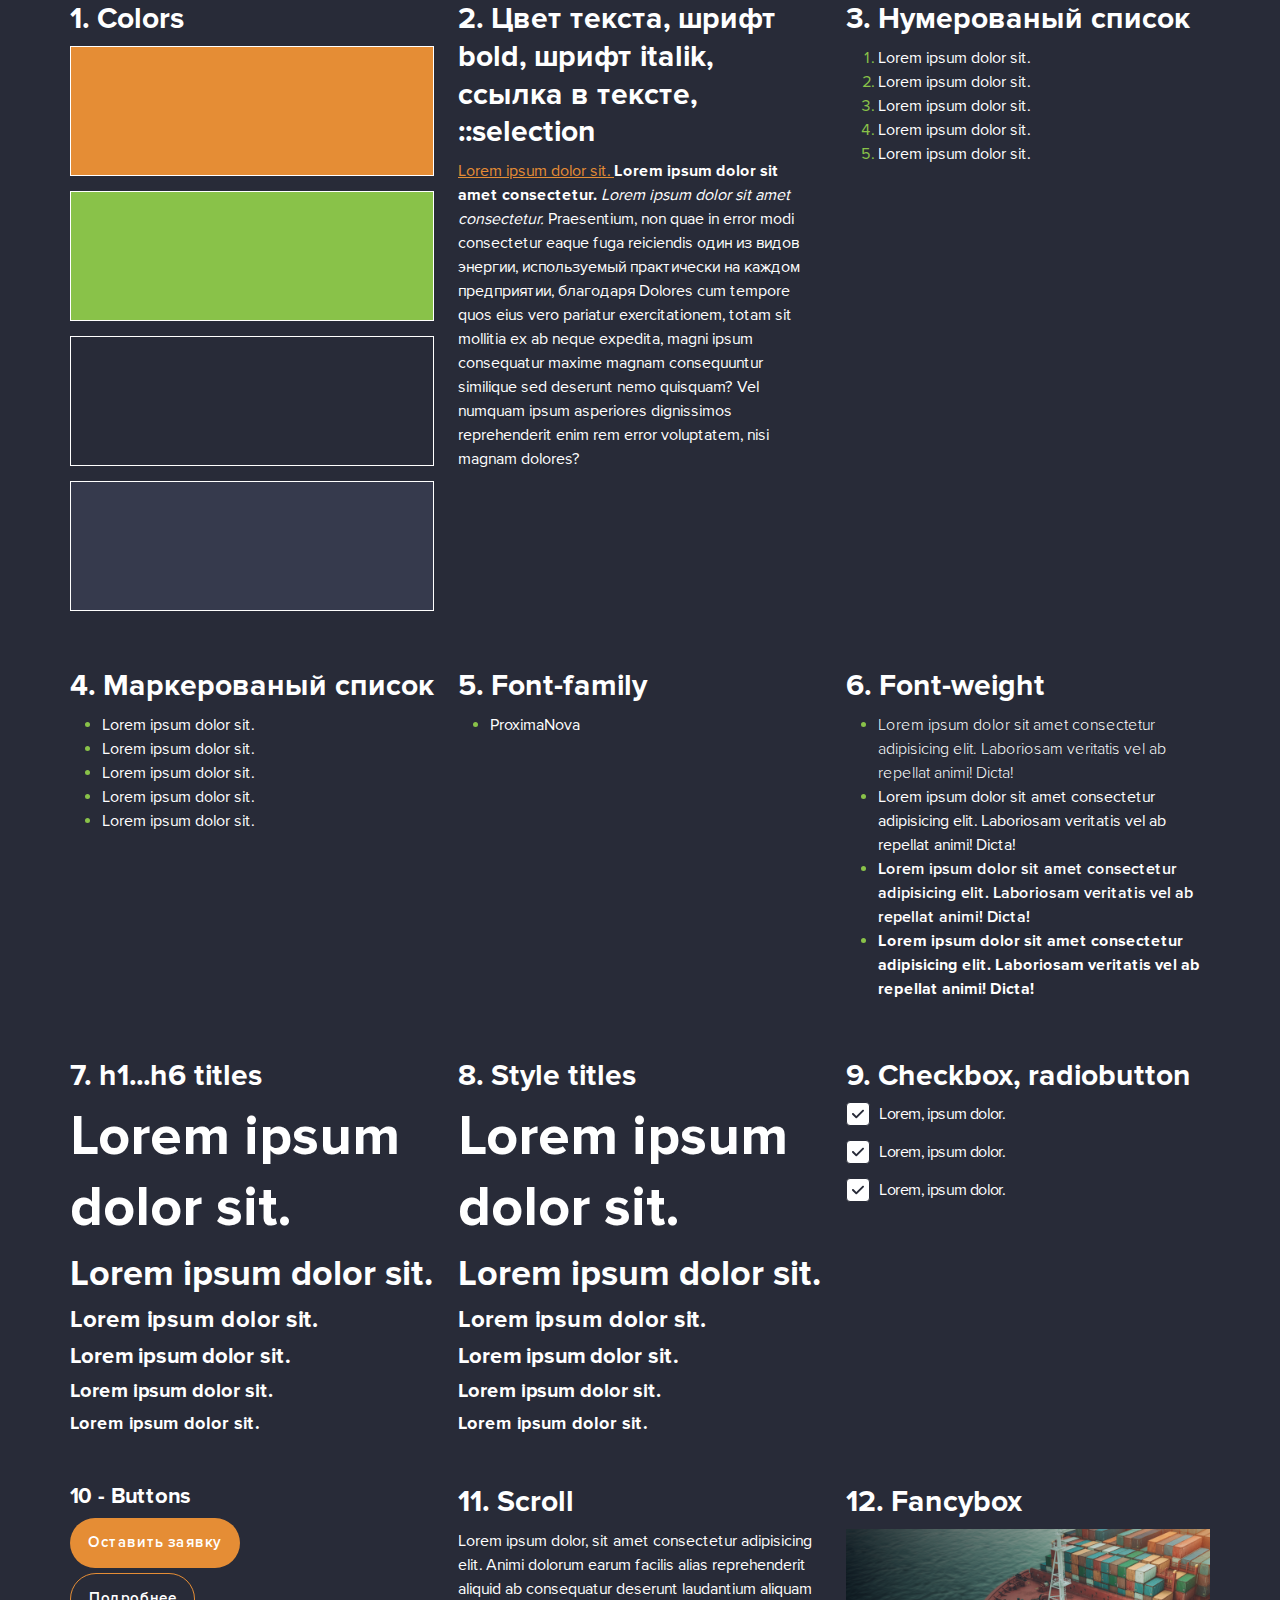
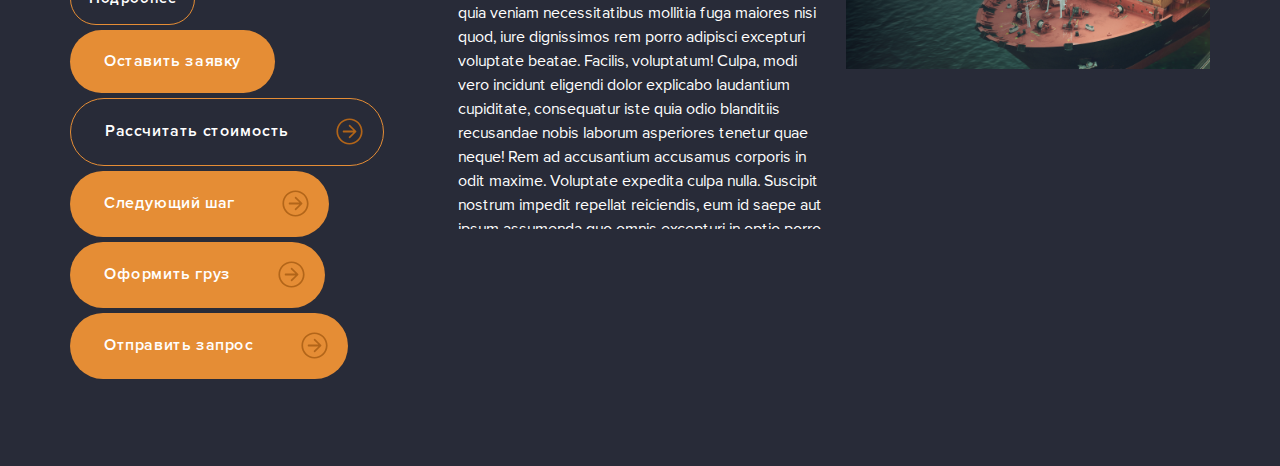
==== markap.html @ ac983847 "Added files for lesson 27" ====
<!DOCTYPE html>
<html lang="ru">

<head>
    <meta charset="UTF-8" />
    <meta name="theme-color" content="#363A4D" />
    <meta name="viewport" content="width=device-width,initial-scale=1,user-scalable=no" />
    <title>MasterTao</title>
    <link rel="stylesheet" type="text/css" href="assets/css/bootstrap.min.css" />
    <link rel="stylesheet" type="text/css" href="assets/css/slick.css" />
    <link rel="stylesheet" type="text/css" href="assets/css/jquery.fancybox.min.css" />
    <link rel="stylesheet" type="text/css" href="style.css" />
    <link rel="icon" href="assets/img/favicon.svg" />
</head>

<body>

    <body>
        <main class="wrapper">
            <div class="container">
                <div class="row">
                    <div class="col-md-4">
                        <div class="markap__colors-box">
                            <h4 class="markap-title">1. Colors</h4>
                            <ul class="colors-ul">
                                <li class="color-item color-item-1"></li>
                                <li class="color-item color-item-2"></li>
                                <li class="color-item color-item-3"></li>
                                <li class="color-item color-item-4"></li>
                            </ul>
                        </div>
                    </div>
                    <div class="col-md-4">
                        <div class="markap__text-box">
                            <h4 class="markap-title">
							2. Цвет текста, шрифт bold, шрифт italik, ссылка в тексте,
							::selection
						</h4>
                            <p>
                                <a href="#">Lorem ipsum dolor sit. </a><b>Lorem ipsum dolor sit amet consectetur. </b><i>Lorem ipsum dolor sit amet consectetur.</i> Praesentium, non
                                quae in error modi consectetur eaque fuga reiciendis один из видов
                                энергии, используемый практически на каждом предприятии, благодаря
                                Dolores cum tempore quos eius vero pariatur exercitationem, totam
                                sit mollitia ex ab neque expedita, magni ipsum consequatur maxime
                                magnam consequuntur similique sed deserunt nemo quisquam? Vel
                                numquam ipsum asperiores dignissimos reprehenderit enim rem error
                                voluptatem, nisi magnam dolores?
                            </p>
                        </div>
                    </div>
                    <div class="col-md-4">
                        <div class="markap__ol">
                            <h4 class="markap-title">3. Нумерованый список</h4>
                            <ol>
                                <li>Lorem ipsum dolor sit.</li>
                                <li>Lorem ipsum dolor sit.</li>
                                <li>Lorem ipsum dolor sit.</li>
                                <li>Lorem ipsum dolor sit.</li>
                                <li>Lorem ipsum dolor sit.</li>
                            </ol>
                        </div>
                    </div>
                    <div class="col-md-4">
                        <div class="markap__ul">
                            <h4 class="markap-title">4. Маркерованый список</h4>
                            <ul>
                                <li>Lorem ipsum dolor sit.</li>
                                <li>Lorem ipsum dolor sit.</li>
                                <li>Lorem ipsum dolor sit.</li>
                                <li>Lorem ipsum dolor sit.</li>
                                <li>Lorem ipsum dolor sit.</li>
                            </ul>
                        </div>
                    </div>
                    <div class="col-md-4">
                        <div class="markap__font">
                            <h4 class="markap-title">5. Font-family</h4>
                            <ul>
                                <li>ProximaNova</li>
                            </ul>
                        </div>
                    </div>
                    <div class="col-md-4">
                        <div class="markap__font">
                            <h4 class="markap-title">6. Font-weight</h4>
                            <ul>
                                <li class="fw-300">
                                    Lorem ipsum dolor sit amet consectetur adipisicing elit.
                                    Laboriosam veritatis vel ab repellat animi! Dicta!
                                </li>
                                <li class="fw-400">
                                    Lorem ipsum dolor sit amet consectetur adipisicing elit.
                                    Laboriosam veritatis vel ab repellat animi! Dicta!
                                </li>
                                <li class="fw-600">
                                    Lorem ipsum dolor sit amet consectetur adipisicing elit.
                                    Laboriosam veritatis vel ab repellat animi! Dicta!
                                </li>
                                <li class="fw-700">
                                    Lorem ipsum dolor sit amet consectetur adipisicing elit.
                                    Laboriosam veritatis vel ab repellat animi! Dicta!
                                </li>
                            </ul>
                        </div>
                    </div>
                    <div class="col-md-4">
                        <div class="markap__header">
                            <h4 class="markap-title">7. h1...h6 titles</h4>
                            <h1>Lorem ipsum dolor sit.</h1>
                            <h2>Lorem ipsum dolor sit.</h2>
                            <h3>Lorem ipsum dolor sit.</h3>
                            <h4>Lorem ipsum dolor sit.</h4>
                            <h5>Lorem ipsum dolor sit.</h5>
                            <h6>Lorem ipsum dolor sit.</h6>
                        </div>
                    </div>
                    <div class="col-md-4">
                        <div class="markap__header">
                            <h4 class="markap-title">8. Style titles</h4>
                            <div class="h1">Lorem ipsum dolor sit.</div>
                            <div class="h2">Lorem ipsum dolor sit.</div>
                            <div class="h3">Lorem ipsum dolor sit.</div>
                            <div class="h4">Lorem ipsum dolor sit.</div>
                            <div class="h5">Lorem ipsum dolor sit.</div>
                            <div class="h6">Lorem ipsum dolor sit.</div>
                        </div>
                    </div>
                    <div class="col-md-4">
                        <div class="markap__checkbox">
                            <h4 class="markap-title">9. Checkbox, radiobutton</h4>
                            <div class="check-button">
                                <input id="checkbox1" type="checkbox" checked name="terms" />
                                <label for="checkbox1">Lorem, ipsum dolor.</label>
                            </div>
                            <div class="check-button">
                                <input id="checkbox2" type="checkbox" checked name="terms2" />
                                <label for="checkbox2">Lorem, ipsum dolor.</label>
                            </div>
                            <div class="check-button">
                                <input id="checkbox3" type="checkbox" checked name="terms3" />
                                <label for="checkbox3">Lorem, ipsum dolor.</label>
                            </div>
                        </div>
                    </div>
                    <div class="col-md-4">
                        <div class="marcap-buttons">
                            <h4>10 - Buttons</h4>
                            <button type="button" class="btn btn-primary">
                                Оставить заявку
                            </button>
                            <button type="button" class="btn btn-secondary">Подробнее</button>
                            <button type="button" class="btn btn-primary btn-lg">
                                Оставить заявку
                            </button>
                            <button type="button" class="btn btn-secondary btn-lg">
                                Рассчитать стоимость
                                <img
								src="assets/img/arrow-circle-right.svg"
								class="icon"
								alt="icon"
							/>
                            </button>
                            <button type="button" class="btn btn-primary btn-lg">
                                Следующий шаг
                                <img
								src="assets/img/arrow-circle-right.svg"
								class="icon"
								alt="icon"
							/>
                            </button>
                            <button type="button" class="btn btn-primary btn-lg">
                                Оформить груз
                                <img
								src="assets/img/arrow-circle-right.svg"
								class="icon"
								alt="icon"
							/>
                            </button>
                            <button type="button" class="btn btn-primary btn-lg">
                                Отправить запрос
                                <img
								src="assets/img/arrow-circle-right.svg"
								class="icon"
								alt="icon"
							/>
                            </button>
                        </div>
                    </div>
                    <div class="col-md-4">
                        <div class="markap__scroll">
                            <h4 class="markap-title">11. Scroll</h4>
                            <div class="scroll">
                                Lorem ipsum dolor, sit amet consectetur adipisicing elit. Animi
                                dolorum earum facilis alias reprehenderit aliquid ab consequatur
                                deserunt laudantium aliquam quia veniam necessitatibus mollitia
                                fuga maiores nisi quod, iure dignissimos rem porro adipisci
                                excepturi voluptate beatae. Facilis, voluptatum! Culpa, modi vero
                                incidunt eligendi dolor explicabo laudantium cupiditate,
                                consequatur iste quia odio blanditiis recusandae nobis laborum
                                asperiores tenetur quae neque! Rem ad accusantium accusamus
                                corporis in odit maxime. Voluptate expedita culpa nulla. Suscipit
                                nostrum impedit repellat reiciendis, eum id saepe aut ipsum
                                assumenda quo omnis excepturi in optio porro placeat ab blanditiis
                                quam tempora. Animi fugit, tempore, iusto quibusdam soluta dolore
                                in eligendi obcaecati labore molestias, ullam corrupti sunt hic
                                voluptatum eveniet? Quos cum, totam illum natus facere ipsam
                                perspiciatis vitae error sit assumenda ab vel esse corporis
                                dolores fugit dolorem repellendus ad architecto mollitia labore
                                tenetur. Sequi, aut! Error a voluptatum accusamus quam quaerat nam
                                non saepe aspernatur! Distinctio sapiente perferendis quod
                                accusantium laudantium est adipisci voluptates. Quod magnam sed
                                enim maiores! Doloribus consequatur ipsam ea officiis omnis
                                commodi dicta alias aspernatur, est laboriosam reprehenderit
                                rerum, pariatur tenetur sed. Quas dolorum quasi fugiat laudantium
                                optio non officia deserunt autem ex eligendi nesciunt ipsa at
                                atque, doloribus veritatis dolorem voluptas tenetur quia nam nisi?
                                Laudantium enim rem eveniet adipisci fugiat similique odio fuga
                                in, hic porro perspiciatis et id quae architecto quo cum nisi
                                facere. Asperiores temporibus ipsam ab aliquid, repellat ea,
                                commodi veniam, amet repellendus fugit iure! Voluptas vel sint eum
                                maxime aperiam nihil officiis autem. Dolor temporibus dignissimos
                                ipsum molestias id harum magni fuga quis voluptates accusantium
                                cumque nulla perspiciatis recusandae mollitia nihil quo ipsa,
                                quisquam, repellendus est maxime accusamus? Dolorem consequuntur
                                iure nihil ex praesentium error illo, impedit nisi neque tempora
                                modi dolores cum aspernatur odit quasi commodi itaque delectus?
                                Quibusdam enim officiis eveniet possimus quisquam modi distinctio?
                            </div>
                        </div>
                    </div>
                    <div class="col-md-4">
                        <div class="marcap-fancybox">
                            <h4 class="markap-title">12. Fancybox</h4>
                            <a data-fancybox="gallery" href="assets/img/first-screen-1.png">
							<img src="assets/img/first-screen-1.png" class="img-fluid"
						/></a>
                        </div>
                    </div>
                </div>
            </div>
        </main>
        </main>
        <footer></footer>
        <script src="assets/js/jquery-3.7.0.min.js"></script>
        <script src="assets/js/slick.min.js"></script>
        <script src="assets/js/jquery.fancybox.min.js"></script>
        <script src="assets/js/bootstrap.bundle.min.js"></script>
        <script src="assets/js/custom.js"></script>
    </body>

</html>
---- style.css ----
@charset "UTF-8";
/*
Theme Name: CustomTheme
Theme URI: https://wordpress.org/themes/CustomTheme/
Author: the Rost team
Author URI: http://rost.com.ua/
Description: CustomTheme brings your site to life with immersive featured images and subtle animations. Our default theme works great in many languages, for any abilities, and on any device.
Version: 1.0
License: GNU General Public License v2 or later
License URI: http://www.gnu.org/licenses/gpl-2.0.html
Text Domain: CustomTheme
Tags: custom-colors, custom-header, custom-menu, custom-logo, editor-style, featured-images, footer-widgets, post-formats
This theme, like WordPress, is licensed under the GPL.
Use it to make something cool, have fun, and share what you've learned with others.
*/
@font-face {
  font-family: "ProximaNova";
  src: url("./assets/fonts/ProximaNova-Bold.woff2") format("woff"), url("./assets/fonts/ProximaNova-Bold.ttf") format("truetype"), url("./assets/fonts/ProximaNova-Bold.svg") format("svg"); /* Legacy iOS */
  font-weight: 700;
  font-style: normal;
  font-display: swap;
}
@font-face {
  font-family: "ProximaNova";
  src: url("./assets/fonts/ProximaNova-Semibold.woff2") format("woff"), url("./assets/fonts/ProximaNova-Semibold.ttf") format("truetype"), url("./assets/fonts/ProximaNova-Semibold.svg") format("svg"); /* Legacy iOS */
  font-weight: 600;
  font-style: normal;
  font-display: swap;
}
@font-face {
  font-family: "ProximaNova";
  src: url("./assets/fonts/ProximaNova-Regular.woff2") format("woff"), url("./assets/fonts/ProximaNova-Regular.ttf") format("truetype"), url("./assets/fonts/ProximaNova-Regular.svg") format("svg"); /* Legacy iOS */
  font-weight: 400;
  font-style: normal;
  font-display: swap;
}
@font-face {
  font-family: "ProximaNova";
  src: url("./assets/fonts/ProximaNova-Light.woff2") format("woff"), url("./assets/fonts/ProximaNova-Light.ttf") format("truetype"), url("./assets/fonts/ProximaNova-Light.svg") format("svg"); /* Legacy iOS */
  font-weight: 300;
  font-style: normal;
  font-display: swap;
}
.col-md-4 {
  margin-bottom: 40px;
}

.colors-ul {
  padding-left: 0;
}

.colors-ul li {
  list-style-type: none;
}

footer {
  height: 100px;
}

body {
  background-color: #282b38;
  color: #fff;
  font-family: "ProximaNova";
}

a {
  color: #e58d35;
}

a:hover {
  color: #89c249;
  text-decoration: none;
}

.markap-title {
  font-size: 30px;
}

h1,
h2,
h3,
h4,
h5,
h6,
.h1,
.h2,
.h3,
.h4,
.h5,
.h6 {
  font-weight: 700;
  line-height: 126%;
}

h1,
.h1 {
  font-size: 56px;
}

h2,
.h2 {
  font-size: 36px;
}

h3,
.h3 {
  font-size: 24px;
}

h4,
.h4 {
  font-size: 22px;
}

h5,
.h5 {
  font-size: 20px;
}

h6,
.h6 {
  font-size: 18px;
}

.container-xxl {
  max-width: 1850px;
}

.container {
  max-width: 1170px;
  padding-right: 15px;
  padding-left: 15px;
  margin-right: auto;
  margin-left: auto;
}

body ::selection {
  color: #fff;
  background-color: #89c249;
}

.fw-300 {
  font-weight: 300;
}

.fw-400 {
  font-weight: 400;
}

.fw-600 {
  font-weight: 600;
}

.fw-700 {
  font-weight: 700;
}

.check-button {
  margin-bottom: 14px;
}

[type=checkbox] {
  display: none;
}

[type=checkbox]:checked + label:before {
  content: "";
  background: url("data:image/svg+xml,%3Csvg xmlns='http://www.w3.org/2000/svg' width='12' height='12' viewBox='0 0 12 12' fill='none'%3E%3Cpath d='M4.31726 10.3171C4.07378 10.3171 3.83005 10.2243 3.64431 10.0384L0.278815 6.67291C-0.0929384 6.30116 -0.0929384 5.69853 0.278815 5.32677C0.650569 4.95502 1.2532 4.95502 1.62495 5.32677L4.31726 8.01907L10.3751 1.96139C10.7468 1.58975 11.3496 1.58964 11.7211 1.96139C12.0929 2.33314 12.0929 2.93591 11.7211 3.30753L4.99034 10.0384C4.80446 10.2242 4.56084 10.3171 4.31726 10.3171Z' fill='%23282B38'/%3E%3C/svg%3E") center no-repeat #fff;
}

[type=checkbox] + label {
  display: flex;
  cursor: pointer;
  letter-spacing: -0.4px;
}

[type=checkbox] + label:before {
  content: "";
  display: block;
  background-color: #ffffff;
  border: 1px solid #282b38;
  border-radius: 4px;
  width: 24px;
  height: 24px;
  margin-right: 9px;
}

[type=checkbox] + label:hover::before {
  border: 1px solid #e58d35;
}

/*buttons*/
.marcap-buttons {
  display: flex;
  flex-direction: column;
  align-items: start;
}

.marcap-buttons button {
  margin-bottom: 5px;
}

.btn {
  font-weight: 600;
  font-size: 15px;
  line-height: 146%;
  border-radius: 90px;
  padding: 13px 17px;
  display: inline-flex;
  align-items: center;
  letter-spacing: 0.6px;
}

.btn:hover .icon {
  filter: invert(100%) sepia(0%) saturate(0%) hue-rotate(49deg) brightness(180%) contrast(101%);
}

.btn:focus-visible {
  box-shadow: none;
}

.btn:focus {
  box-shadow: none;
}

.btn-primary {
  color: #fff;
  border-radius: 50px;
  background-color: #e58d35;
  text-align: center;
  border: none;
  padding: 14px 18px;
  font-size: 15px;
  transition: 0.5s;
}

.btn-primary:hover,
.btn-primary:active {
  background-color: #89c249;
  border-color: #89c249;
}

.btn-secondary {
  color: #fff;
  border-radius: 50px;
  background-color: transparent;
  text-align: center;
  border: none;
  border: 1px solid #e58d35;
  padding: 14px 18px;
  transition: 0.5s;
}

.btn-secondary:hover,
.btn-secondary:active,
.btn-secondary:focus {
  background-color: #89c249;
  border-color: #89c249;
}

.btn-lg {
  padding: 19.5px 34px;
  font-size: 16px;
}

.btn-lg .icon {
  margin: 0 -14px 0 47px;
  width: 27px;
  height: 27px;
  transition: 0.3s;
}

.btn:hover .icon {
  filter: invert(100%) sepia(0%) saturate(0%) hue-rotate(49deg) brightness(180%) contrast(101%);
}

/*scroll*/
.scroll {
  height: 300px;
  overflow: auto;
}

.scroll::-webkit-scrollbar {
  margin: 5px;
  width: 7px;
  border-radius: 5px;
}

.scroll::-webkit-scrollbar-thumb {
  background-color: #e58d35;
  background-clip: padding-box;
  border: 0px solid #fff;
  border-radius: 5px;
}

.scroll::-webkit-scrollbar-track {
  border-radius: 5px;
  background-color: #fff;
  cursor: pointer;
}

/*colors*/
.color-item {
  width: 100%;
  height: 130px;
  margin-bottom: 15px;
}

.color-item-1 {
  background-color: #e58d35;
  border: 1px solid #fff;
}

.color-item-2 {
  background-color: #89c249;
  border: 1px solid #fff;
}

.color-item-3 {
  background-color: #282b38;
  border: 1px solid #fff;
}

.color-item-4 {
  background-color: #363a4d;
  border: 1px solid #fff;
}

/*text*/
p {
  color: #fff;
}

/*нумерованый маркерованый список*/
li {
  color: #fff;
}

li::marker {
  color: #89c249;
}

.navbar {
  padding-top: 25px;
  padding-bottom: 39px;
}

.navbar-brand {
  padding-top: 0;
  padding-bottom: 0;
}

.navbar-nav {
  margin: 0 auto;
  flex-direction: row;
  max-width: 647px;
  width: 100%;
  justify-content: space-around;
  padding-top: 5px;
}

.navbar-nav a {
  color: #fff;
}

.navbar-nav a:hover {
  color: #89c249;
}

.navbar .btn {
  padding: 13px 26px;
  margin-left: 16px;
  letter-spacing: 0;
  white-space: nowrap;
}

.navbar-nav {
  flex-direction: column;
  align-items: center;
}

.navbar-toggler {
  width: 40px;
  height: 40px;
  border-radius: 0;
  position: relative;
}

.navbar-toggler:focus {
  box-shadow: none;
}

.navbar-toggler .navbar-toggler-icon {
  width: 27.5px;
  height: 2.5px;
  background-color: #fff;
  position: absolute;
  left: 11px;
  top: 19px;
  transition: 0.3s;
}

.navbar-toggler .navbar-toggler-icon:after,
.navbar-toggler .navbar-toggler-icon:before {
  content: "";
  width: 27.5px;
  height: 2.5px;
  background-color: #fff;
  display: inline-block;
  position: absolute;
  left: 50%;
  transform: translate(-50%);
  top: -11px;
  transition: 0.3s;
}

.navbar-toggler .navbar-toggler-icon::before {
  top: initial;
  bottom: -11px;
}

.navbar-toggler[aria-expanded=true] .navbar-toggler-icon {
  background-color: transparent;
}

.navbar-toggler[aria-expanded=true] .navbar-toggler-icon::after {
  transform: translate(-14px, 11px) rotate(-45deg);
}

.navbar-toggler[aria-expanded=true] .navbar-toggler-icon::before {
  transform: translate(-14px, -11px) rotate(45deg);
}

.first-screen {
  position: relative;
}

.first-screen-slider__title {
  color: #fff;
  font-size: 56px;
  font-weight: 700;
  line-height: 126%;
  text-transform: uppercase;
  margin-bottom: 8px;
}

.first-screen-slider__subtitle {
  color: #fff;
  font-size: 20px;
  font-weight: 300;
  line-height: 135.5%;
  margin-bottom: 37px;
}

.first-screen-slider-arrows {
  position: absolute;
  max-width: 1620px;
  width: 100%;
  display: flex;
  justify-content: space-between;
  left: 50%;
  top: 50%;
  transform: translate(-50%, -50%);
  padding: 0 50px;
}

.first-screen .container {
  margin-bottom: 64px;
}

.first-screen .container-xxl {
  min-height: 700px;
  display: flex;
  align-items: center;
  background-position: center;
  background-size: cover;
  background-repeat: no-repeat;
}

.first-screen .slick-dots {
  position: absolute;
  left: 50%;
  bottom: 43px;
  transform: translate(-50%, 0);
}

.slick-track {
  display: flex;
}

.slick-arrow {
  font-size: 0;
  width: 92px;
  height: 92px;
  border: none;
  background: center no-repeat transparent;
  background-image: url("data:image/svg+xml,%3Csvg width='24' height='42' viewBox='0 0 24 42' fill='none' xmlns='http://www.w3.org/2000/svg'%3E%3Cpath d='M3.40237 41.2538C3.1171 41.5391 2.76051 41.6817 2.36827 41.6817C1.97602 41.6817 1.61943 41.5391 1.33416 41.2538C0.763614 40.6833 0.763614 39.7561 1.33416 39.1856L19.5202 20.9996L1.33416 2.81351C0.763614 2.24296 0.763614 1.31583 1.33416 0.74529C1.9047 0.174747 2.83183 0.174747 3.40237 0.74529L22.6225 19.9654C23.1931 20.536 23.1931 21.4631 22.6225 22.0337L3.40237 41.2538Z' fill='%23FFFFFF'/%3E%3C/svg%3E%0A");
}

.slick-arrow:hover {
  background-image: url("data:image/svg+xml,%3Csvg width='24' height='42' viewBox='0 0 24 42' fill='none' xmlns='http://www.w3.org/2000/svg'%3E%3Cpath d='M3.40237 41.2538C3.1171 41.5391 2.76051 41.6817 2.36827 41.6817C1.97602 41.6817 1.61943 41.5391 1.33416 41.2538C0.763614 40.6833 0.763614 39.7561 1.33416 39.1856L19.5202 20.9996L1.33416 2.81351C0.763614 2.24296 0.763614 1.31583 1.33416 0.74529C1.9047 0.174747 2.83183 0.174747 3.40237 0.74529L22.6225 19.9654C23.1931 20.536 23.1931 21.4631 22.6225 22.0337L3.40237 41.2538V41.2538Z' fill='%2389C249'/%3E%3C/svg%3E%0A");
}

.slick-arrow.slick-prev {
  transform: rotate(180deg);
}

section.calculation {
  margin-bottom: 0;
}

.calculation .container {
  position: relative;
}

.calculation-row {
  display: flex;
}

.calculation__img-box {
  width: 100%;
  margin-left: -30px;
  margin-top: -180px;
  align-self: flex-end;
}

.calculation__img {
  max-width: 100%;
  height: auto;
}

.calculation-form {
  max-width: 626px;
  margin-bottom: 60px;
  width: 100%;
  background-color: #363a4d;
  border-radius: 20px;
  padding: 50px 35px 42px;
  align-self: flex-start;
}

.calculation-form .input-box {
  margin: 0 15px 20px;
}

.calculation-form .input-box.has-checkbox {
  margin-bottom: 8px;
}

.calculation-form .input-box.has-checkbox label {
  display: flex;
  align-items: center;
}

.calculation-form [type=file] {
  display: none;
}

.calculation-form #file-name {
  margin: 15px 0 12px;
  font-size: 15px;
  line-height: 126%;
}

.calculation-form [for=myfile] {
  border-radius: 10px;
  border: 1px dashed rgba(255, 255, 255, 0.2588235294);
  text-align: center;
  padding: 11px;
  cursor: pointer;
  transition: 0.2s;
}

.calculation-form [for=myfile]:hover {
  color: #89c249;
  border-color: #89c249;
}

.calculation-form .btn {
  max-width: 251px;
  padding: 19.6px 29px;
}

/* Chrome, Safari, Edge, Opera */
input::-webkit-outer-spin-button,
input::-webkit-inner-spin-button {
  margin: 0;
}

/* Firefox */
input[type=number] {
  -moz-appearance: textfield;
}

.input-row {
  display: flex;
}

.input-column {
  width: 100%;
}

.input-box {
  margin-bottom: 17px;
  display: flex;
  flex-direction: column;
}

.input-box label {
  font-weight: 600;
  font-size: 15px;
  line-height: 126%;
  margin-bottom: 6px;
}

.input-box input {
  border-radius: 10px;
  padding: 16px 10px;
  border: none;
  transition: 0.3s;
}

.input-box input:focus-visible {
  outline: none;
}

.input-box input:hover {
  box-shadow: 0px 0px 4px 2px #e58d35;
}

.input-box input:focus {
  box-shadow: 0px 0px 4px 2px #89c249;
}

.padding {
  padding-top: 26px; /*input-column */
}

.has-checkbox {
  margin-bottom: 6px; /*input-box*/
}

.template-title.col-lg-7 {
  margin-bottom: 35px;
}

.template-title.col-lg-7 h2:after {
  content: "";
  position: static;
  display: inline-block;
  width: 85px;
  height: 2px;
  margin: 10px 10px 10px 19px;
  background-color: #89c249;
}

.template-title.col-lg-7:after {
  display: none;
}

.row {
  margin-bottom: -58px;
}

.advantages .slick-dots {
  margin-bottom: 60px;
  margin-top: 15px;
}

.advantage {
  text-align: center;
  margin-top: 10px;
}

.advantage__img-box {
  width: 93px;
  height: 93px;
  background-color: #89c249;
  border-radius: 50%;
  display: flex;
  justify-content: center;
  align-items: center;
  position: relative;
  margin: 0 auto 40px;
}

.advantage__img-box::before {
  content: "";
  position: absolute;
  border: 1px solid #6c7188;
  left: -10px;
  right: -10px;
  top: -10px;
  bottom: -10px;
  border-radius: 50%;
}

.advantage__text-box {
  font-size: 18px;
  font-weight: 400;
  line-height: 124.5%;
}

.slick-dots {
  display: flex;
  justify-content: center;
  padding: 0;
  margin: 0;
}

.slick-dots > li {
  margin: 0 13px;
  list-style: none;
  height: 8px;
  line-height: 1;
  font-size: 0;
}

.slick-dots > li.slick-active button {
  background-color: #fff;
}

.slick-dots button {
  font-size: 0;
  padding: 0px;
  border-radius: 50%;
  opacity: 0.9;
  border: 2px solid #ffffff;
  width: 8px;
  height: 8px;
  background: transparent;
  outline: none;
}

section {
  margin-top: 0;
  margin-left: auto;
  margin-right: auto;
  margin-bottom: 100px;
  max-width: 1920px;
}

section:last-of-type {
  margin-bottom: 56px;
}

section.container-fluid {
  padding: 90px 85px 100px;
  position: relative;
}

section.container-fluid:before {
  content: "";
  position: absolute;
  left: 42px;
  right: 42px;
  top: 0;
  height: 100%;
  background-color: #363a4d;
  z-index: -1;
}

section:nth-child(odd) .template-title:after {
  background-color: #e58d35;
}

.template-title {
  text-align: center;
  color: #ffffff;
  position: relative;
  padding-bottom: 18px;
  margin-bottom: 50px;
  /*type 3*/
}

.template-title h2 {
  font-weight: 700;
  font-size: 36px;
  line-height: 124.5%;
  text-transform: uppercase;
  margin-bottom: 6px;
}

.template-title h3 {
  font-weight: 300;
  font-size: 24px;
  line-height: 1.25;
}

.template-title:after {
  content: "";
  position: absolute;
  left: 50%;
  top: calc(100% - 2px);
  transform: translate(-50%, 0);
  width: 85px;
  height: 2px;
  background-color: #89c249;
}

@media screen and (min-width: 992px) {
  section {
    padding-right: 40px;
    padding-left: 40px;
  }
  section.container-fluid::before {
    border-radius: 20px;
  }
  .first-screen .container-xxl {
    border-radius: 20px;
    padding: 0 92px;
  }
  .first-screen-slider__title {
    max-width: 473px;
  }
  .first-screen-slider__subtitle {
    max-width: 345px;
  }
  .calculation__img-box {
    margin-left: -32px;
  }
  .template-title {
    /*type 2*/
  }
  .template-title.text-left {
    text-align: left;
  }
  .template-title.text-left:after {
    left: 0;
    transform: none;
  }
  .advantage {
    margin-bottom: 58px;
  }
}
@media screen and (min-width: 1200px) {
  .slider-template {
    margin: 0 -15px;
  }
}
@media screen and (max-width: 767px) {
  .container {
    padding-left: 20px;
    padding-right: 20px;
  }
  .calculation-form {
    padding: 52px 35px 15px !important;
  }
  .calculation-form .input-box {
    margin: 0 15px 20px !important;
  }
  .calculation-form #file-name {
    margin: 0px 0 12px;
  }
  .calculation-form .btn {
    max-width: none !important;
  }
  .calculation-form .btn .icon {
    margin: 0 -14px 0 auto;
  }
  .input-row {
    flex-direction: column;
  }
  .padding {
    padding-top: 0 !important;
    padding-bottom: 5px;
  }
}
@media screen and (max-width: 890px) {
  .slider-template {
    max-width: 390px;
  }
}
@media screen and (max-width: 991px) {
  .navbar {
    padding-top: 16px;
    padding-bottom: 18px;
  }
  .navbar-brand img {
    max-width: 126px;
  }
  .navbar-collapse {
    display: flex;
    flex-direction: column;
    background-color: #363a4d;
    margin: 0 -20px;
    padding: 0 40px;
    transform: translate(0, 15px);
  }
  .navbar-nav {
    padding: 37px 0 23px;
  }
  .navbar-nav a {
    padding: 0 0 11px;
    font-size: 24px;
    line-height: 222%;
  }
  .navbar .btn {
    padding: 22px 26px;
    margin: 0 auto 60px;
    width: 100%;
    max-width: 295px;
    justify-content: center;
  }
  section,
  .first-screen {
    position: relative;
  }
  section {
    margin-bottom: 60px;
  }
  section.container-fluid {
    padding: 55px 20px 60px !important;
    position: relative;
  }
  section.container-fluid:before {
    left: 0 !important;
    right: 0 !important;
  }
  section.container-fluid > .container {
    padding-left: 0;
    padding-right: 0;
  }
  div.container {
    padding-left: 20px;
    padding-right: 20px;
  }
  .row {
    margin-left: -20px;
    margin-right: -20px;
  }
  .first-screen .container {
    padding: 0 28px;
    text-align: center;
    z-index: 1;
  }
  .first-screen .container-xxl {
    min-height: calc(100vh - 74px);
    position: relative;
  }
  .first-screen .container-xxl::after {
    content: "";
    position: absolute;
    background: rgba(0, 0, 0, 0.5411764706);
    left: 0;
    right: 0;
    top: 0;
    bottom: 0;
  }
  .first-screen-slider__title {
    font-size: 32px;
    margin-bottom: 10px;
  }
  .first-screen-slider__subtitle {
    font-size: 16px;
    margin: 0 auto 18px auto;
    max-width: 270px;
  }
  .first-screen .btn-lg {
    white-space: nowrap;
  }
  .first-screen .btn-lg .icon {
    margin: 0 -14px 0 35px;
  }
  .calculation__img-box {
    display: none;
  }
  div.template-title {
    margin-bottom: 35px;
  }
  div.template-title h2 {
    font-size: 24px;
    font-weight: 700;
    line-height: 124.5%;
  }
  div.template-title.col-lg-7.text-left {
    text-align: center;
  }
  div.template-title.col-lg-7.text-left h2:after {
    display: none;
  }
  div.template-title.col-lg-7.text-left:after {
    left: 50%;
    top: calc(100% - 2px);
    transform: translate(-50%, 0);
    display: block;
  }
  .calculation {
    margin-bottom: 60px;
  }
  .calculation-row {
    justify-content: center;
  }
  .input-column-button {
    display: flex;
    justify-content: center;
  }
  .input-column-button .input-box {
    width: 100%;
    margin-top: 20px;
  }
  .input-column-button .btn {
    max-width: 100%;
    display: flex;
    justify-content: space-between;
    white-space: nowrap;
  }
  .input-row {
    display: block;
  }
  .advantages .slick-dots {
    margin-bottom: 60px;
    margin-top: 15px;
  }
  .advantage {
    padding: 0 20px;
    margin-bottom: 13px;
  }
  div.template-title {
    margin-bottom: 35px;
  }
  div.template-title h2 {
    font-size: 24px;
    font-weight: 700;
    line-height: 124.5%;
  }
}
@media screen and (max-width: 1310px) {
  .slider-template {
    max-width: 750px;
    margin: 0 auto;
  }
}
@media screen and (max-width: 1390px) {
  .slider-template .slick-arrow.slick-prev {
    left: -60px;
  }
  .slider-template .slick-arrow.slick-next {
    right: -60px;
  }
}
/*# sourceMappingURL=style.css.map */
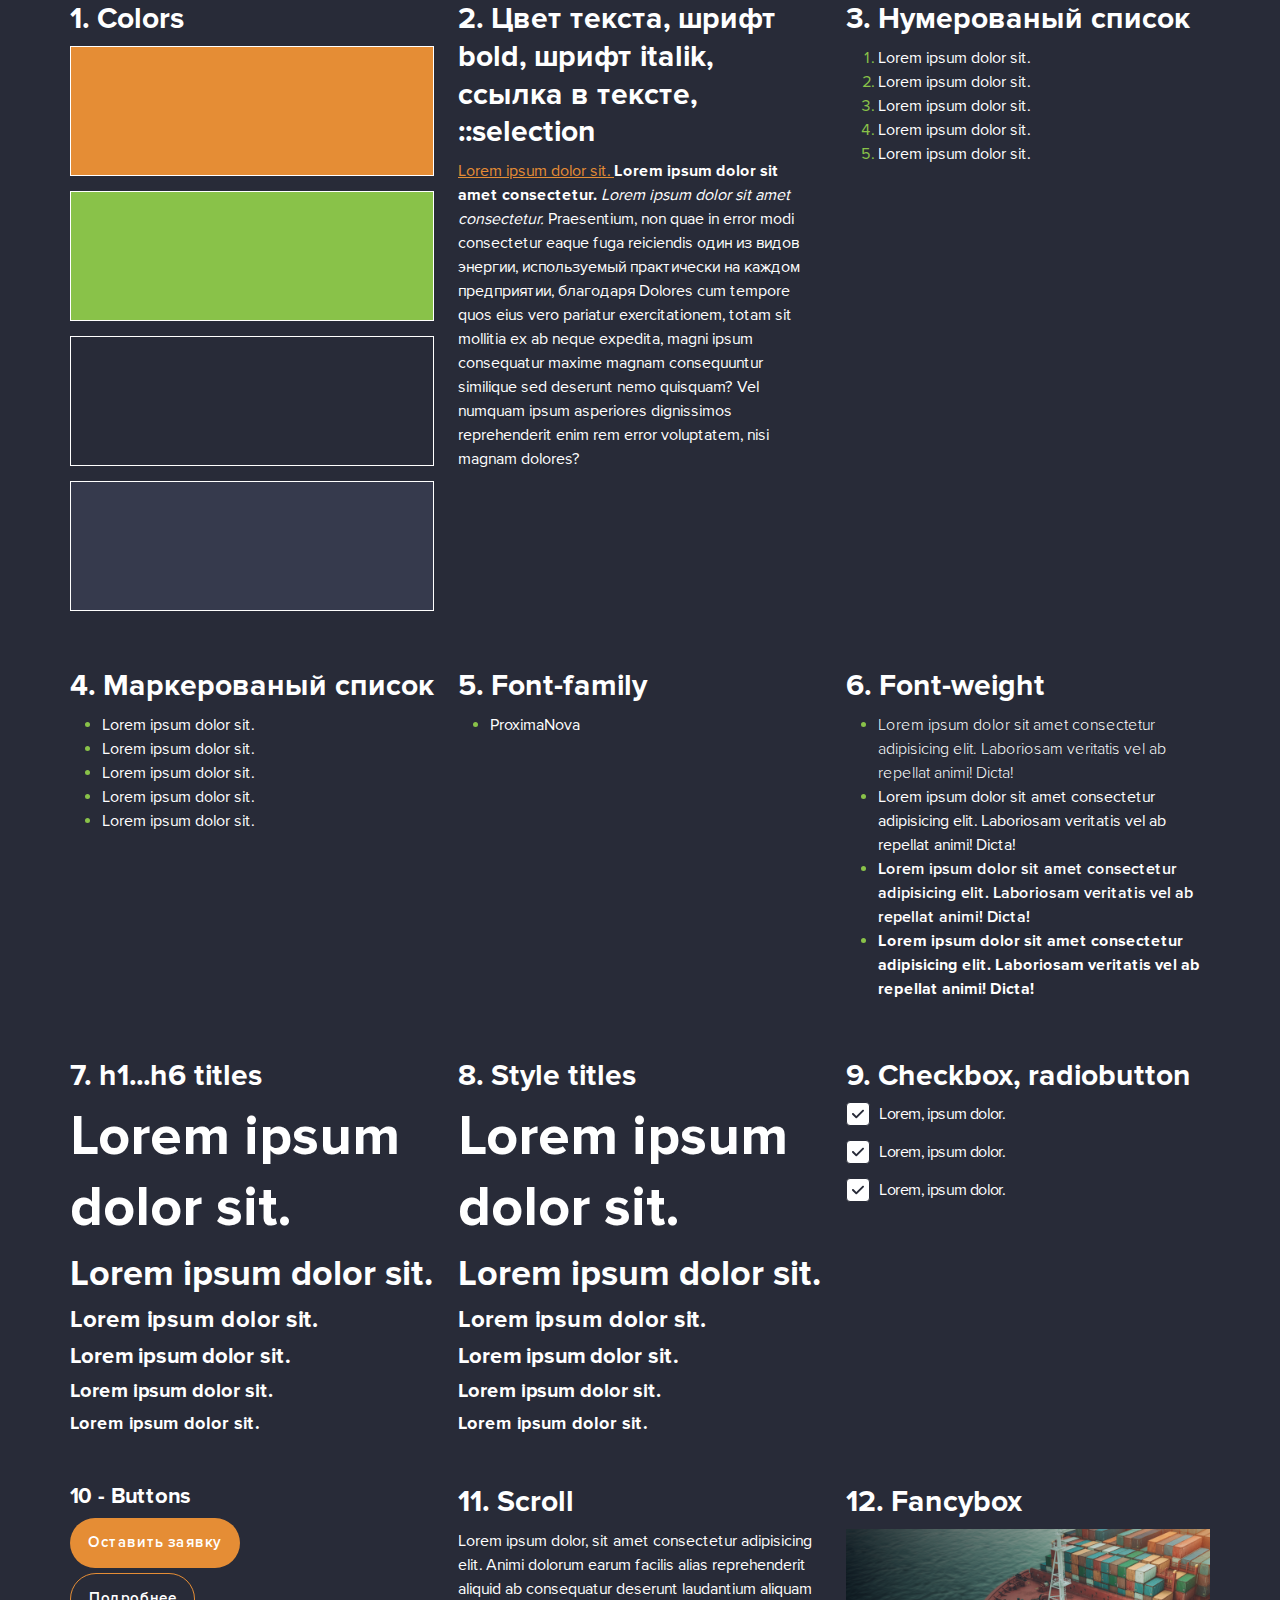
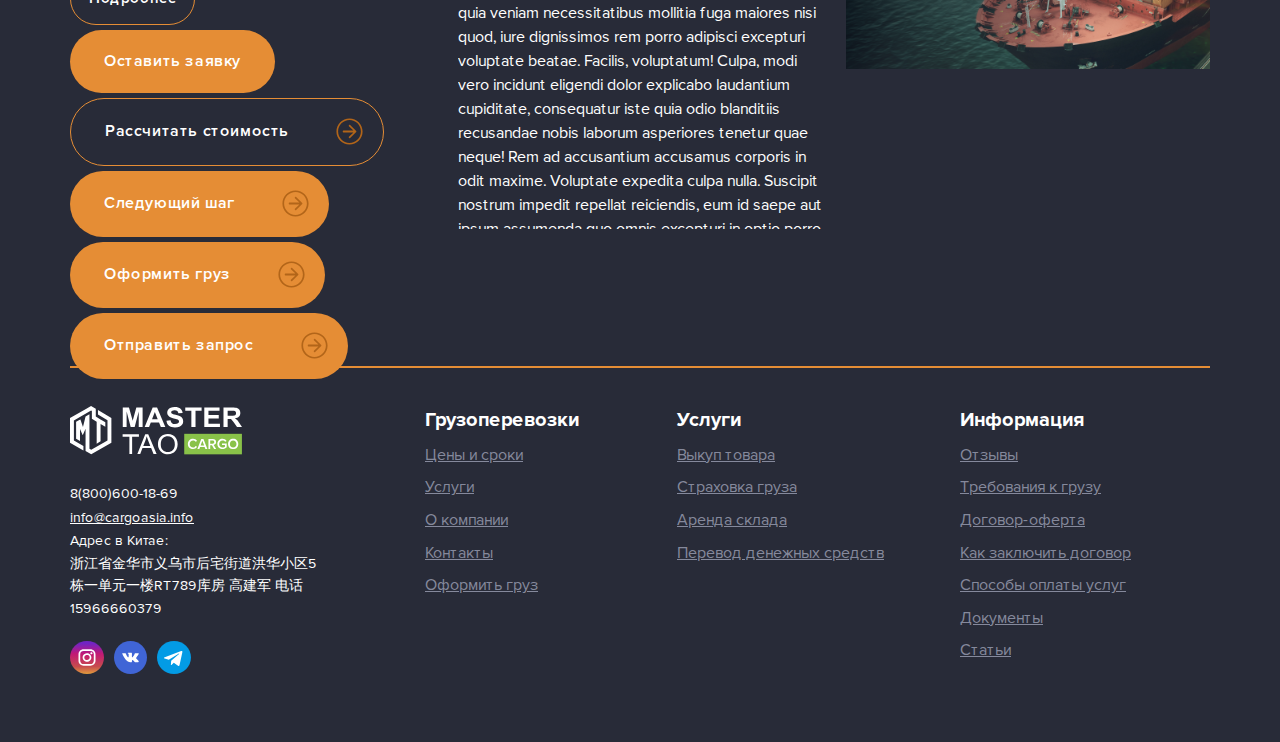
==== commit ef7d90cd: "project done" ====
--- a/markap.html
+++ b/markap.html
@@ -240,7 +240,77 @@
             </div>
         </main>
         </main>
-        <footer></footer>
+        <footer>
+            <div class="container">
+                <div class="row row-infotmation">
+                    <div class="col-lg-3">
+                        <div class="information-logo">
+                            <img src="assets/img/logo.svg" class="logo" alt="logo" />
+                        </div>
+                        <div class="information-column">
+                            <h4>8(800)600-18-69</h4>
+                            <a href="#">info@cargoasia.info</a>
+                            <h4>Адрес в Китае:</h4>
+                            <h4>
+			  浙江省金华市义乌市后宅街道洪华小区5 栋一单元一楼RT789库房 高建军
+			  电话15966660379
+			</h4>
+                            <div class="social">
+                                <img
+				src="assets/img/instagram.svg"
+				class="social-media media-1"
+				alt="instagram"
+			  />
+                                <img
+				src="assets/img/vkontakte.svg"
+				class="social-media media-2"
+				alt="vk"
+			  />
+                                <img
+				src="assets/img/telegram.svg"
+				class="social-media media-3"
+				alt="telegram"
+			  />
+                            </div>
+                        </div>
+                    </div>
+
+                    <div class="col-lg-3 column-links-box">
+                        <div class="column-links box-1">
+                            <h3>Грузоперевозки</h3>
+                            <a href="#">Цены и сроки</a>
+                            <a href="#">Услуги</a>
+                            <a href="#">О компании</a>
+                            <a href="#">Контакты</a>
+                            <a href="#">Оформить груз</a>
+                        </div>
+                    </div>
+
+                    <div class="col-lg-3 column-links-box">
+                        <div class="column-links box-2">
+                            <h3>Услуги</h3>
+                            <a href="#">Выкуп товара</a>
+                            <a href="#">Страховка груза</a>
+                            <a href="#">Аренда склада</a>
+                            <a href="#">Перевод денежных средств</a>
+                        </div>
+                    </div>
+
+                    <div class="col-lg-3 column-links-box">
+                        <div class="column-links box-3">
+                            <h3>Информация</h3>
+                            <a href="#">Отзывы</a>
+                            <a href="#">Требования к грузу</a>
+                            <a href="#">Договор-оферта</a>
+                            <a href="#">Как заключить договор</a>
+                            <a href="#">Способы оплаты услуг</a>
+                            <a href="#">Документы</a>
+                            <a href="#">Статьи</a>
+                        </div>
+                    </div>
+                </div>
+            </div>
+        </footer>
         <script src="assets/js/jquery-3.7.0.min.js"></script>
         <script src="assets/js/slick.min.js"></script>
         <script src="assets/js/jquery.fancybox.min.js"></script>
--- a/style.css
+++ b/style.css
@@ -454,7 +454,7 @@
 
 .first-screen-slider-arrows {
   position: absolute;
-  max-width: 1620px;
+  max-width: 1670px;
   width: 100%;
   display: flex;
   justify-content: space-between;
@@ -798,6 +798,396 @@
   background-color: #89c249;
 }
 
+.slider-template .slick-arrow {
+  position: absolute;
+  top: 50%;
+  transform: translate(0px, -50%);
+}
+
+.slider-template .slick-arrow.slick-prev {
+  left: -100px;
+  transform: translate(0px, -50%) rotate(180deg);
+}
+
+.slider-template .slick-arrow.slick-next {
+  right: -100px;
+}
+
+.slide-box {
+  background-color: #363a4d;
+  margin: 0 15px;
+  padding: 0 20px 27px;
+  border-radius: 20px;
+  overflow: hidden;
+  text-align: center;
+  max-width: 360px;
+}
+
+.slide-img-box {
+  margin: 0 -20px 27px;
+}
+
+.slide-title {
+  margin-bottom: 11px;
+  font-size: 22px;
+  line-height: 124.5%;
+}
+
+.slide-options {
+  display: flex;
+  justify-content: center;
+  margin: 8px;
+}
+
+.option-item {
+  line-height: 24px;
+  margin: 0 14px;
+  display: flex;
+}
+
+.icon {
+  display: inline-block;
+  width: 24px;
+  height: 24px;
+  background-repeat: no-repeat;
+  background-position: center;
+  margin-right: 10px;
+}
+
+.icon-calendar {
+  background-image: url("data:image/svg+xml,%3Csvg width='22' height='22' viewBox='0 0 22 22' fill='none' xmlns='http://www.w3.org/2000/svg'%3E%3Cg clip-path='url(%23clip0_5856_2784)'%3E%3Cpath d='M19.6429 2.35714H17.2857V0.785729C17.2857 0.351776 16.9339 0 16.5 0C16.066 0 15.7143 0.351776 15.7143 0.785729V2.35714H6.28569V0.785729C6.28569 0.351776 5.93392 0 5.50001 0C5.0661 0 4.71428 0.351776 4.71428 0.785729V2.35714H2.35714C1.05533 2.35714 0 3.41247 0 4.71428V19.6429C0 20.9447 1.05533 22 2.35714 22H19.6429C20.9447 22 22 20.9447 22 19.6429V4.71428C22 3.41247 20.9447 2.35714 19.6429 2.35714ZM20.4285 19.6429C20.4285 20.0768 20.0768 20.4286 19.6428 20.4286H2.35714C1.92319 20.4286 1.57141 20.0768 1.57141 19.6429V9.42856H20.4285V19.6429ZM20.4285 7.85715H1.57141V4.71428C1.57141 4.28033 1.92319 3.92855 2.35714 3.92855H4.71428V5.49997C4.71428 5.93392 5.06606 6.28569 5.50001 6.28569C5.93396 6.28569 6.28574 5.93392 6.28574 5.49997V3.92855H15.7143V5.49997C15.7143 5.93392 16.0661 6.28569 16.5 6.28569C16.934 6.28569 17.2858 5.93392 17.2858 5.49997V3.92855H19.6429C20.0769 3.92855 20.4286 4.28033 20.4286 4.71428V7.85715H20.4285Z' fill='%2389C249'/%3E%3Cpath d='M6.28683 11H4.71542C4.28146 11 3.92969 11.3518 3.92969 11.7857C3.92969 12.2197 4.28146 12.5715 4.71542 12.5715H6.28683C6.72078 12.5715 7.07256 12.2197 7.07256 11.7857C7.07256 11.3518 6.72078 11 6.28683 11Z' fill='%2389C249'/%3E%3Cpath d='M11.7868 11H10.2154C9.78146 11 9.42969 11.3518 9.42969 11.7857C9.42969 12.2197 9.78146 12.5715 10.2154 12.5715H11.7868C12.2208 12.5715 12.5726 12.2197 12.5726 11.7857C12.5726 11.3518 12.2208 11 11.7868 11Z' fill='%2389C249'/%3E%3Cpath d='M17.2868 11H15.7154C15.2815 11 14.9297 11.3518 14.9297 11.7857C14.9297 12.2197 15.2815 12.5715 15.7154 12.5715H17.2868C17.7208 12.5715 18.0726 12.2197 18.0726 11.7857C18.0725 11.3518 17.7207 11 17.2868 11Z' fill='%2389C249'/%3E%3Cpath d='M6.28683 14.1426H4.71542C4.28146 14.1426 3.92969 14.4944 3.92969 14.9283C3.92969 15.3623 4.28146 15.714 4.71542 15.714H6.28683C6.72078 15.714 7.07256 15.3623 7.07256 14.9283C7.07256 14.4944 6.72078 14.1426 6.28683 14.1426Z' fill='%2389C249'/%3E%3Cpath d='M11.7868 14.1426H10.2154C9.78146 14.1426 9.42969 14.4944 9.42969 14.9283C9.42969 15.3623 9.78146 15.714 10.2154 15.714H11.7868C12.2208 15.714 12.5726 15.3623 12.5726 14.9283C12.5726 14.4944 12.2208 14.1426 11.7868 14.1426Z' fill='%2389C249'/%3E%3Cpath d='M17.2868 14.1426H15.7154C15.2815 14.1426 14.9297 14.4944 14.9297 14.9283C14.9297 15.3623 15.2815 15.714 15.7154 15.714H17.2868C17.7208 15.714 18.0726 15.3623 18.0726 14.9283C18.0725 14.4944 17.7207 14.1426 17.2868 14.1426Z' fill='%2389C249'/%3E%3Cpath d='M6.28683 17.2861H4.71542C4.28146 17.2861 3.92969 17.6379 3.92969 18.0719C3.92969 18.5058 4.28146 18.8575 4.71542 18.8575H6.28683C6.72078 18.8575 7.07256 18.5058 7.07256 18.0718C7.07256 17.6379 6.72078 17.2861 6.28683 17.2861Z' fill='%2389C249'/%3E%3Cpath d='M11.7868 17.2861H10.2154C9.78146 17.2861 9.42969 17.6379 9.42969 18.0719C9.42969 18.5058 9.78146 18.8576 10.2154 18.8576H11.7868C12.2208 18.8576 12.5726 18.5058 12.5726 18.0719C12.5726 17.6379 12.2208 17.2861 11.7868 17.2861Z' fill='%2389C249'/%3E%3Cpath d='M17.2868 17.2861H15.7154C15.2815 17.2861 14.9297 17.6379 14.9297 18.0719C14.9297 18.5058 15.2815 18.8576 15.7154 18.8576H17.2868C17.7208 18.8576 18.0726 18.5058 18.0726 18.0719C18.0726 17.6379 17.7207 17.2861 17.2868 17.2861Z' fill='%2389C249'/%3E%3C/g%3E%3Cdefs%3E%3CclipPath id='clip0_5856_2784'%3E%3Crect width='22' height='22' fill='white'/%3E%3C/clipPath%3E%3C/defs%3E%3C/svg%3E%0A");
+}
+
+.icon-weight {
+  background-image: url("data:image/svg+xml,%3Csvg width='24' height='24' viewBox='0 0 24 24' fill='none' xmlns='http://www.w3.org/2000/svg'%3E%3Cg clip-path='url(%23clip0_5856_2830)'%3E%3Cpath d='M23.353 4.10763C23.353 3.80315 23.1691 3.52881 22.8875 3.41308L12.2821 -0.943686C12.0993 -1.01877 11.8943 -1.01877 11.7115 -0.943686L1.10616 3.41308C0.824539 3.52876 0.640625 3.80315 0.640625 4.10763V17.8924C0.640625 18.1968 0.824492 18.4712 1.10616 18.5869L11.7115 22.9437C11.8924 23.018 12.0956 23.0196 12.2812 22.9436C12.2903 22.9406 11.8887 23.1053 22.8875 18.5869C23.1691 18.4712 23.353 18.1968 23.353 17.8924V4.10763ZM11.9968 7.71579L8.08915 6.1105L16.534 2.42655L20.703 4.13921L11.9968 7.71579ZM2.14234 5.29098L5.51375 6.67599V10.5835C5.51375 10.9981 5.84995 11.3343 6.26461 11.3343C6.67927 11.3343 7.01547 10.9981 7.01547 10.5835V7.29291L11.246 9.03082V21.1289L2.14234 17.3891V5.29098ZM11.9968 0.562585L14.5998 1.6319L6.15489 5.31585L3.2906 4.13916L11.9968 0.562585ZM12.7477 9.03082L21.8513 5.29098V17.3891L12.7477 21.1289V9.03082Z' fill='%2389C249'/%3E%3C/g%3E%3Cdefs%3E%3CclipPath id='clip0_5856_2830'%3E%3Crect width='24' height='24' fill='white'/%3E%3C/clipPath%3E%3C/defs%3E%3C/svg%3E%0A");
+}
+
+.amount {
+  font-size: 22px;
+  text-decoration: none;
+  display: inline-block;
+  margin-bottom: 10px;
+}
+
+.amount > span {
+  color: #a3a3a3;
+}
+
+bdi {
+  font-size: 46px;
+  font-weight: 700;
+}
+
+.currency-symbol {
+  font-size: 22px;
+  font-weight: 400;
+}
+
+.slide-buttons {
+  display: flex;
+  margin: 0 -7px;
+}
+
+.slide-buttons .btn {
+  width: 153px;
+  padding: 13px 8px;
+  justify-content: center;
+  margin: 0 7px;
+}
+
+.services .slide-box {
+  position: relative;
+  min-height: 482px;
+  display: flex;
+  flex-direction: column;
+  justify-content: flex-end;
+  padding: 0 20px 33px;
+}
+
+.services .slide-box:before {
+  content: "";
+  z-index: 1;
+  position: absolute;
+  top: 0;
+  left: 0;
+  right: 0;
+  bottom: 0;
+  background: linear-gradient(0deg, rgba(4, 5, 17, 0.9098039216) 0%, rgba(88, 88, 88, 0) 100%);
+}
+
+.services .slide-img-box img {
+  position: absolute;
+  top: 0;
+  left: 0;
+  width: 100%;
+  height: 100%;
+  z-index: 0;
+}
+
+.services .slide-title,
+.services .slide-description,
+.services .slide-buttons {
+  z-index: 1;
+  position: relative;
+  text-align: left;
+}
+
+.services .slide-title,
+.services .slide-description {
+  margin-bottom: 13px;
+}
+
+div.about-company {
+  margin-top: -10px;
+}
+
+div.about-company .company-description p {
+  padding-bottom: 10px;
+}
+
+div.about-company__img-box {
+  position: absolute;
+  margin-top: -160px;
+}
+
+div.about-company__img-box .container {
+  position: relative;
+}
+
+.questions {
+  margin-top: 50px;
+}
+
+.questions .form-questions {
+  max-width: 390px;
+  background-color: #363A4D;
+  border-radius: 10px;
+}
+
+.questions .form-questions .form-title {
+  line-height: 126%;
+  font-weight: 700;
+  font-size: 24px;
+}
+
+.questions .form-questions .form-description {
+  line-height: 126%;
+  font-size: 17px;
+}
+
+.questions .form-questions .input-column {
+  padding-bottom: 38px;
+}
+
+.questions .accordion-questions .accordion-item {
+  max-width: 716px;
+  border: 1px solid #3A444E;
+  margin-bottom: 16px;
+  border-radius: 10px;
+}
+
+.questions .accordion-questions .accordion-button.collapsed {
+  background-color: #282B38;
+  color: #FFF;
+  max-height: 64px;
+  line-height: 144.5%;
+  border-radius: 9px;
+  border: 1px solid #3A444E;
+}
+
+.questions .accordion-questions .accordion-button::after {
+  content: "";
+  margin-left: auto;
+  background-image: url(assets/img/accordion-arrow-white.svg);
+  background-repeat: no-repeat;
+  background-size: 27px;
+  height: 30px;
+  width: 28px;
+}
+
+.questions .accordion-questions .accordion-button:focus {
+  border-color: transparent;
+  box-shadow: none;
+}
+
+.questions .accordion-questions .accordion-button:hover {
+  border-color: #E58D35;
+}
+
+.questions .accordion-questions .accordion-button:not(.collapsed) {
+  color: #282B38;
+  line-height: 124.5%;
+  border-radius: 10px;
+  background: #FFF;
+  box-shadow: none;
+}
+
+.questions .accordion-questions .accordion .accordion-item .accordion-button:not(.collapsed)::after {
+  background-image: url(assets/img/accordion-arrow-orange.svg);
+  background-repeat: no-repeat;
+  transform: rotate(0deg) translate(17px, 2px);
+}
+
+.questions .accordion-questions .accordion-body {
+  color: #282B38;
+  line-height: 144.5%;
+}
+
+.btn-lg.questions-button {
+  display: flex;
+  justify-content: space-around;
+}
+
+.description-content_1 {
+  margin-top: 85px;
+}
+
+.description-content_2 {
+  margin-bottom: 5px;
+}
+
+.description-content_2 p {
+  margin-top: 24px;
+  margin-bottom: 34px;
+}
+
+.img-cooperarion {
+  border-radius: 20px;
+  max-width: 100%;
+}
+
+.cooperation-text ul,
+.cooperation-text-2 ul {
+  padding-left: 0;
+}
+
+.cooperation-text-2 {
+  padding-left: 20px;
+}
+
+footer .container::before {
+  content: "";
+  position: absolute;
+  left: 50%;
+  transform: translate(-50%, 0);
+  max-width: 1140px;
+  height: 2px;
+  background: #e58d35;
+  width: calc(100% - 40px);
+}
+
+footer .col-lg-3 h4,
+footer .col-lg-3 a {
+  font-size: 14px;
+  line-height: 162.5%;
+  font-weight: 400;
+}
+
+footer .col-lg-3 h4 {
+  margin-bottom: 0px;
+}
+
+footer .col-lg-3 .information-column {
+  width: 263px;
+  height: 199px;
+  margin-top: 28px;
+}
+
+footer .col-lg-3 .information-column a {
+  color: #fff;
+}
+
+footer .col-lg-3 .information-column a:hover {
+  color: #89C249;
+}
+
+footer .col-lg-3 .column-links h3 {
+  font-size: 20px;
+  font-weight: 700;
+  line-height: 146%;
+}
+
+footer .col-lg-3 .column-links a {
+  display: flex;
+  flex-direction: column;
+  color: #85899C;
+  font-size: 16px;
+  font-weight: 400;
+  line-height: 160.5%;
+  text-decoration: underline;
+  margin-bottom: 7px;
+}
+
+footer .col-lg-3 .column-links a:hover {
+  color: #89C249;
+}
+
+footer .col-lg-3 .social-media {
+  cursor: pointer;
+  margin-top: 20px;
+  margin-right: 6px;
+}
+
+footer .col-lg-3 .box-1,
+footer .col-lg-3 .box-2,
+footer .col-lg-3 .box-3,
+footer .col-lg-3 .information-logo {
+  margin-top: 40px;
+}
+
+footer .col-lg-3 .box-1 {
+  margin-left: 64px;
+}
+
+footer .col-lg-3 .box-2 {
+  margin-left: 25px;
+}
+
+footer .col-lg-3 .box-3 {
+  margin-left: 17px;
+}
+
+@media screen and (min-width: 768px) {
+  .accordion-questions .accordion-button.collapsed {
+    font-size: 18px;
+    font-weight: 700;
+    padding-left: 34px;
+    padding-top: 21px;
+  }
+  .accordion-questions .accordion-button:not(.collapsed) {
+    font-size: 17px;
+    font-weight: 700;
+    padding: 21px 34px 10px;
+  }
+  .accordion-questions .accordion-body {
+    font-size: 17px;
+    font-weight: 300;
+    padding: 0 99px 21px 34px;
+  }
+  .form-questions .form-title {
+    padding: 38px 40px 0;
+  }
+  .form-questions .form-description {
+    font-weight: 300;
+    padding: 8px 40px 24px 40px;
+  }
+  .form-questions .input-box {
+    margin-bottom: 14px;
+    padding-left: 40px;
+    padding-right: 40px;
+    margin-top: -8px;
+  }
+  .form-questions .input-btn {
+    margin-top: 44px;
+    margin-bottom: 38px;
+  }
+  .form-questions input#text {
+    margin-bottom: 37px;
+  }
+  footer .col-lg-3 {
+    padding-bottom: 60px;
+  }
+}
 @media screen and (min-width: 992px) {
   section {
     padding-right: 40px;
@@ -822,10 +1212,12 @@
   .template-title {
     /*type 2*/
   }
-  .template-title.text-left {
+  .template-title.text-left,
+  .template-title.col-lg-7 {
     text-align: left;
   }
-  .template-title.text-left:after {
+  .template-title.text-left:after,
+  .template-title.col-lg-7:after {
     left: 0;
     transform: none;
   }
@@ -836,6 +1228,48 @@
 @media screen and (min-width: 1200px) {
   .slider-template {
     margin: 0 -15px;
+  }
+  section.services.container-fluid {
+    margin-bottom: 145px;
+  }
+  div.about-company .company-description {
+    width: 555px;
+  }
+  div.about-company .company-description p {
+    font-size: 18px;
+    font-weight: 300;
+    line-height: 170%;
+  }
+  section.questions {
+    margin-top: 168px;
+    margin-bottom: 157px;
+  }
+  section.questions .form-questions {
+    margin-left: -27px;
+  }
+  section.cooperation .description-content_1 p {
+    padding-bottom: 12px;
+    margin-left: 11px;
+  }
+  section.cooperation .description-content_2 {
+    margin-top: 54px;
+  }
+  section.cooperation .text-content {
+    max-width: 528px;
+    font-size: 17px;
+    font-weight: 300;
+    line-height: 156.5%;
+  }
+}
+@media screen and (max-width: 530px) {
+  section.container-fluid {
+    margin-bottom: 54px;
+  }
+  .slide-img-box img {
+    min-height: 230px;
+  }
+  div.slide-buttons .btn {
+    padding: 13px 2px;
   }
 }
 @media screen and (max-width: 767px) {
@@ -844,16 +1278,16 @@
     padding-right: 20px;
   }
   .calculation-form {
-    padding: 52px 35px 15px !important;
+    padding: 52px 35px 15px;
   }
   .calculation-form .input-box {
-    margin: 0 15px 20px !important;
+    margin: 0 15px 20px;
   }
   .calculation-form #file-name {
     margin: 0px 0 12px;
   }
   .calculation-form .btn {
-    max-width: none !important;
+    max-width: none;
   }
   .calculation-form .btn .icon {
     margin: 0 -14px 0 auto;
@@ -862,13 +1296,61 @@
     flex-direction: column;
   }
   .padding {
-    padding-top: 0 !important;
+    padding-top: 0;
     padding-bottom: 5px;
+  }
+  div.about-company .company-description p {
+    text-align: justify;
+    font-size: 16px;
+    line-height: 149.5%;
+  }
+  div.accordion-questions .accordion-button.collapsed {
+    font-size: 16px;
+    font-weight: 700;
+    padding: 21px 15px 12px 22px;
+  }
+  div.accordion-questions .accordion-button:not(.collapsed) {
+    font-size: 16px;
+    font-weight: 700;
+    padding: 21px 32px 8px 24px;
+  }
+  div.accordion-questions .accordion-body {
+    font-size: 14px;
+    font-weight: 300;
+    padding: 0 15px 12px 22px;
+  }
+  .form-questions .form-title {
+    text-align: center;
+    padding: 38px 15px 8px;
+  }
+  .form-questions .form-description {
+    text-align: center;
+    font-weight: 400;
+    padding: 0 15px 23px;
+  }
+  .form-questions .input-box {
+    padding-left: 20px;
+    padding-right: 20px;
+  }
+  .form-questions input#text {
+    margin-bottom: 0;
+  }
+  footer .column-links {
+    display: none;
+  }
+  footer .information-column {
+    margin: 0 35px 34px;
   }
 }
 @media screen and (max-width: 890px) {
   .slider-template {
     max-width: 390px;
+  }
+  .slider-template .slick-list {
+    margin-bottom: 27px;
+  }
+  div.slide-box {
+    margin: 0 auto;
   }
 }
 @media screen and (max-width: 991px) {
@@ -909,13 +1391,16 @@
   section {
     margin-bottom: 60px;
   }
+  section.delivery {
+    margin-bottom: 60px;
+  }
   section.container-fluid {
-    padding: 55px 20px 60px !important;
+    padding: 55px 20px 60px;
     position: relative;
   }
   section.container-fluid:before {
-    left: 0 !important;
-    right: 0 !important;
+    left: 0;
+    right: 0;
   }
   section.container-fluid > .container {
     padding-left: 0;
@@ -1024,6 +1509,125 @@
     font-weight: 700;
     line-height: 124.5%;
   }
+  section.about-company .row {
+    flex-direction: column;
+  }
+  section.about-company .about-company__img-box .about-company__img {
+    width: 277px;
+    height: 308px;
+  }
+  section.about-company .about-company__img-box {
+    margin: 0 auto;
+    text-align: center;
+    position: relative;
+  }
+  section.questions {
+    margin-top: 100px;
+  }
+  section.questions .row {
+    display: flex;
+    flex-direction: column;
+  }
+  .questions .accordion-questions .accordion-item {
+    max-width: none;
+  }
+  .btn-lg img.icon.questions-icon {
+    margin-left: 47px;
+  }
+  section.cooperation .text-content {
+    max-width: 435px;
+  }
+  .cooperation-image {
+    text-align: center;
+  }
+  section.cooperation .img-cooperarion {
+    height: 330px;
+  }
+  .column-links-box {
+    display: none;
+  }
+  footer .col-lg-3 {
+    margin-bottom: 0;
+    text-align: center;
+  }
+  footer .col-lg-3 .information-column {
+    margin: 28px auto;
+  }
+}
+@media screen and (max-width: 1199px) {
+  section.about-company .company-description {
+    margin-bottom: 25px;
+  }
+  .about-company__img {
+    width: 470px;
+    height: 501px;
+  }
+  .questions {
+    margin-top: 150px;
+    margin-bottom: 120px;
+  }
+  section.questions .accordion-questions {
+    margin-bottom: 32px;
+  }
+  section.questions .form-questions {
+    margin: 0 auto;
+  }
+  section.cooperation .row {
+    padding-left: 10px;
+  }
+  section.cooperation .btn-lg {
+    width: 100%;
+    white-space: nowrap;
+  }
+  section.cooperation .btn-lg .icon {
+    margin: 0 -14px 0 200px;
+  }
+  section.cooperation .description-content_1 {
+    display: flex;
+    flex-direction: column-reverse;
+    margin-bottom: -28px;
+    margin-top: 60px;
+    align-items: center;
+  }
+  section.cooperation .description-content_1 .text-content {
+    margin-top: 63px;
+  }
+  section.cooperation .description-content_1 .img-cooperarion {
+    margin: -25px auto;
+  }
+  section.cooperation .text-content {
+    text-align: justify;
+    font-size: 15px;
+    font-weight: 400;
+    line-height: 160.5%;
+  }
+  section.cooperation .description-content_2 {
+    margin-top: 46px;
+    margin-bottom: 5px;
+    display: flex;
+    flex-direction: column;
+    align-items: center;
+  }
+  section.cooperation .description-content_2 ul + button {
+    margin-top: 20px;
+  }
+  section.cooperation .description-content_2 .text-content {
+    margin-top: 48px;
+  }
+  section.cooperation .description-content_2 .img-cooperarion {
+    margin-top: 21px;
+  }
+  section.cooperation .description-content_2 p {
+    margin-top: -3px;
+    margin-bottom: 10px;
+  }
+  .btn-lg.questions-button {
+    white-space: nowrap;
+    overflow: hidden;
+  }
+  .btn-lg .icon.questions-icon {
+    margin-left: 15px;
+  }
 }
 @media screen and (max-width: 1310px) {
   .slider-template {
@@ -1031,6 +1635,12 @@
     margin: 0 auto;
   }
 }
+@media screen and (min-width: 1310px) {
+  section.cooperation .description-content_1 .img-cooperarion {
+    margin-left: 17px;
+    max-width: none;
+  }
+}
 @media screen and (max-width: 1390px) {
   .slider-template .slick-arrow.slick-prev {
     left: -60px;
@@ -1039,4 +1649,9 @@
     right: -60px;
   }
 }
+@media screen and (min-width: 1390px) {
+  section.cooperation .description-content_1 .img-cooperarion {
+    margin-left: 29px;
+  }
+}
 /*# sourceMappingURL=style.css.map */
